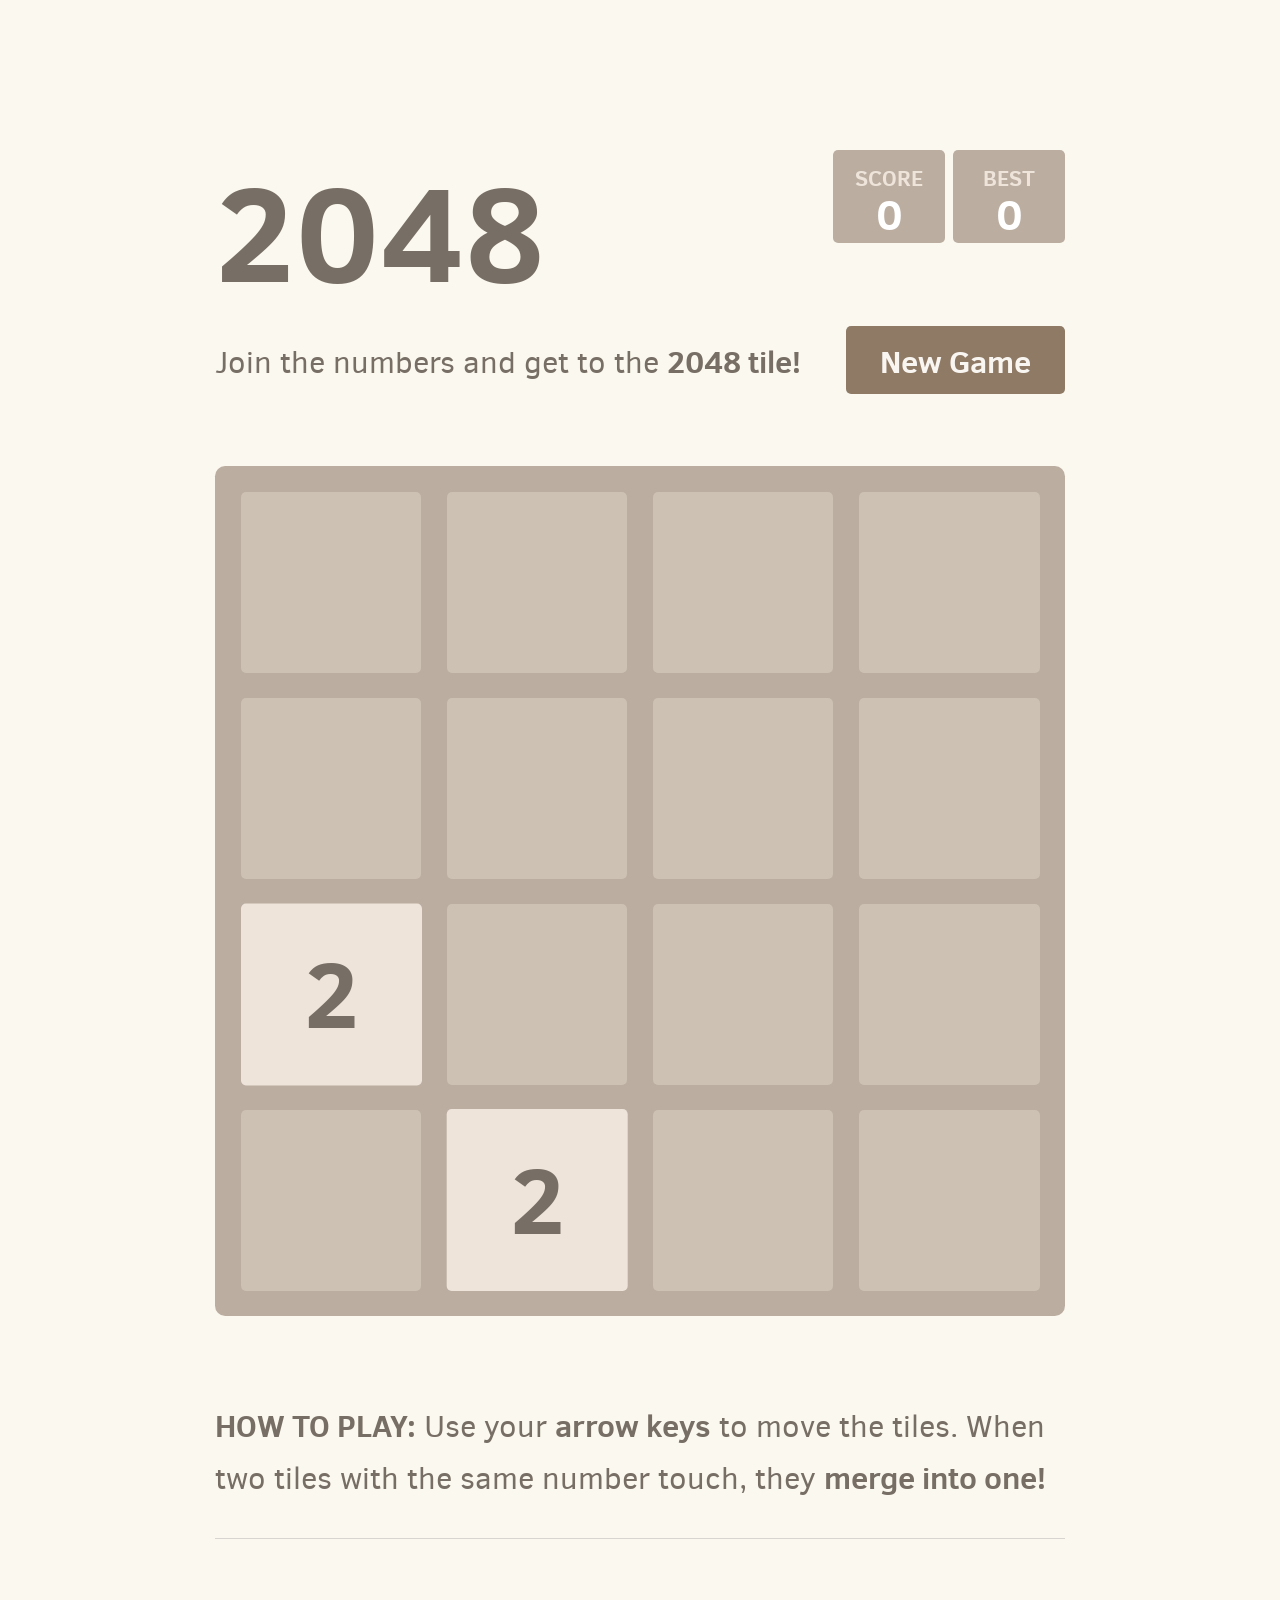
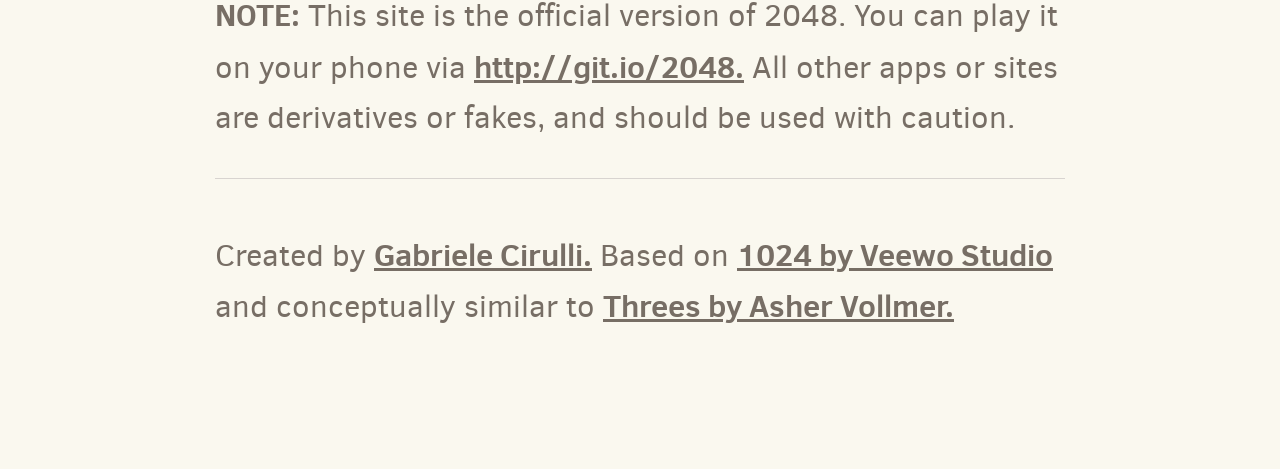
==== app/games/2048/index.html @ af3c7c9f "Nhà Mình: màn hình chính kiểu Apple TV cho Samsung Tizen 5.5 Dock YouTube/Netflix/VTV GO/VieON với h" ====
<!DOCTYPE html>
<html>
<head>
  <meta charset="utf-8">
  <title>2048</title>

  <link href="style/main.css" rel="stylesheet" type="text/css">
  <link rel="shortcut icon" href="favicon.ico"> <!-- iPhone 5+ --> <!-- iPhone, retina -->
  <meta name="apple-mobile-web-app-capable" content="yes">
  <meta name="apple-mobile-web-app-status-bar-style" content="black">

  <meta name="HandheldFriendly" content="True">
  <meta name="MobileOptimized" content="320">
  <meta name="viewport" content="width=device-width, target-densitydpi=160dpi, initial-scale=1.0, maximum-scale=1, user-scalable=no, minimal-ui">
</head>
<body>
  <div class="container">
    <div class="heading">
      <h1 class="title">2048</h1>
      <div class="scores-container">
        <div class="score-container">0</div>
        <div class="best-container">0</div>
      </div>
    </div>

    <div class="above-game">
      <p class="game-intro">Join the numbers and get to the <strong>2048 tile!</strong></p>
      <a class="restart-button">New Game</a>
    </div>

    <div class="game-container">
      <div class="game-message">
        <p></p>
        <div class="lower">
	        <a class="keep-playing-button">Keep going</a>
          <a class="retry-button">Try again</a>
        </div>
      </div>

      <div class="grid-container">
        <div class="grid-row">
          <div class="grid-cell"></div>
          <div class="grid-cell"></div>
          <div class="grid-cell"></div>
          <div class="grid-cell"></div>
        </div>
        <div class="grid-row">
          <div class="grid-cell"></div>
          <div class="grid-cell"></div>
          <div class="grid-cell"></div>
          <div class="grid-cell"></div>
        </div>
        <div class="grid-row">
          <div class="grid-cell"></div>
          <div class="grid-cell"></div>
          <div class="grid-cell"></div>
          <div class="grid-cell"></div>
        </div>
        <div class="grid-row">
          <div class="grid-cell"></div>
          <div class="grid-cell"></div>
          <div class="grid-cell"></div>
          <div class="grid-cell"></div>
        </div>
      </div>

      <div class="tile-container">

      </div>
    </div>

    <p class="game-explanation">
      <strong class="important">How to play:</strong> Use your <strong>arrow keys</strong> to move the tiles. When two tiles with the same number touch, they <strong>merge into one!</strong>
    </p>
    <hr>
    <p>
    <strong class="important">Note:</strong> This site is the official version of 2048. You can play it on your phone via <a href="http://git.io/2048">http://git.io/2048.</a> All other apps or sites are derivatives or fakes, and should be used with caution.
    </p>
    <hr>
    <p>
    Created by <a href="http://gabrielecirulli.com" target="_blank">Gabriele Cirulli.</a> Based on <a href="https://itunes.apple.com/us/app/1024!/id823499224" target="_blank">1024 by Veewo Studio</a> and conceptually similar to <a href="http://asherv.com/threes/" target="_blank">Threes by Asher Vollmer.</a>
    </p>
  </div>

  <script src="js/bind_polyfill.js"></script>
  <script src="js/classlist_polyfill.js"></script>
  <script src="js/animframe_polyfill.js"></script>
  <script src="js/keyboard_input_manager.js"></script>
  <script src="js/html_actuator.js"></script>
  <script src="js/grid.js"></script>
  <script src="js/tile.js"></script>
  <script src="js/local_storage_manager.js"></script>
  <script src="js/game_manager.js"></script>
  <script src="js/application.js"></script>
<script src="../tv.js" data-zoom="1.7"></script>
</body>
</html>
---- app/games/2048/style/main.css ----
@import url(fonts/clear-sans.css);
html, body {
  margin: 0;
  padding: 0;
  background: #faf8ef;
  color: #776e65;
  font-family: "Clear Sans", "Helvetica Neue", Arial, sans-serif;
  font-size: 18px; }

body {
  margin: 80px 0; }

.heading:after {
  content: "";
  display: block;
  clear: both; }

h1.title {
  font-size: 80px;
  font-weight: bold;
  margin: 0;
  display: block;
  float: left; }

@-webkit-keyframes move-up {
  0% {
    top: 25px;
    opacity: 1; }

  100% {
    top: -50px;
    opacity: 0; } }
@-moz-keyframes move-up {
  0% {
    top: 25px;
    opacity: 1; }

  100% {
    top: -50px;
    opacity: 0; } }
@keyframes move-up {
  0% {
    top: 25px;
    opacity: 1; }

  100% {
    top: -50px;
    opacity: 0; } }
.scores-container {
  float: right;
  text-align: right; }

.score-container, .best-container {
  position: relative;
  display: inline-block;
  background: #bbada0;
  padding: 15px 25px;
  font-size: 25px;
  height: 25px;
  line-height: 47px;
  font-weight: bold;
  border-radius: 3px;
  color: white;
  margin-top: 8px;
  text-align: center; }
  .score-container:after, .best-container:after {
    position: absolute;
    width: 100%;
    top: 10px;
    left: 0;
    text-transform: uppercase;
    font-size: 13px;
    line-height: 13px;
    text-align: center;
    color: #eee4da; }
  .score-container .score-addition, .best-container .score-addition {
    position: absolute;
    right: 30px;
    color: red;
    font-size: 25px;
    line-height: 25px;
    font-weight: bold;
    color: rgba(119, 110, 101, 0.9);
    z-index: 100;
    -webkit-animation: move-up 600ms ease-in;
    -moz-animation: move-up 600ms ease-in;
    animation: move-up 600ms ease-in;
    -webkit-animation-fill-mode: both;
    -moz-animation-fill-mode: both;
    animation-fill-mode: both; }

.score-container:after {
  content: "Score"; }

.best-container:after {
  content: "Best"; }

p {
  margin-top: 0;
  margin-bottom: 10px;
  line-height: 1.65; }

a {
  color: #776e65;
  font-weight: bold;
  text-decoration: underline;
  cursor: pointer; }

strong.important {
  text-transform: uppercase; }

hr {
  border: none;
  border-bottom: 1px solid #d8d4d0;
  margin-top: 20px;
  margin-bottom: 30px; }

.container {
  width: 500px;
  margin: 0 auto; }

@-webkit-keyframes fade-in {
  0% {
    opacity: 0; }

  100% {
    opacity: 1; } }
@-moz-keyframes fade-in {
  0% {
    opacity: 0; }

  100% {
    opacity: 1; } }
@keyframes fade-in {
  0% {
    opacity: 0; }

  100% {
    opacity: 1; } }
.game-container {
  margin-top: 40px;
  position: relative;
  padding: 15px;
  cursor: default;
  -webkit-touch-callout: none;
  -ms-touch-callout: none;
  -webkit-user-select: none;
  -moz-user-select: none;
  -ms-user-select: none;
  -ms-touch-action: none;
  touch-action: none;
  background: #bbada0;
  border-radius: 6px;
  width: 500px;
  height: 500px;
  -webkit-box-sizing: border-box;
  -moz-box-sizing: border-box;
  box-sizing: border-box; }
  .game-container .game-message {
    display: none;
    position: absolute;
    top: 0;
    right: 0;
    bottom: 0;
    left: 0;
    background: rgba(238, 228, 218, 0.5);
    z-index: 100;
    text-align: center;
    -webkit-animation: fade-in 800ms ease 1200ms;
    -moz-animation: fade-in 800ms ease 1200ms;
    animation: fade-in 800ms ease 1200ms;
    -webkit-animation-fill-mode: both;
    -moz-animation-fill-mode: both;
    animation-fill-mode: both; }
    .game-container .game-message p {
      font-size: 60px;
      font-weight: bold;
      height: 60px;
      line-height: 60px;
      margin-top: 222px; }
    .game-container .game-message .lower {
      display: block;
      margin-top: 59px; }
    .game-container .game-message a {
      display: inline-block;
      background: #8f7a66;
      border-radius: 3px;
      padding: 0 20px;
      text-decoration: none;
      color: #f9f6f2;
      height: 40px;
      line-height: 42px;
      margin-left: 9px; }
      .game-container .game-message a.keep-playing-button {
        display: none; }
    .game-container .game-message.game-won {
      background: rgba(237, 194, 46, 0.5);
      color: #f9f6f2; }
      .game-container .game-message.game-won a.keep-playing-button {
        display: inline-block; }
    .game-container .game-message.game-won, .game-container .game-message.game-over {
      display: block; }

.grid-container {
  position: absolute;
  z-index: 1; }

.grid-row {
  margin-bottom: 15px; }
  .grid-row:last-child {
    margin-bottom: 0; }
  .grid-row:after {
    content: "";
    display: block;
    clear: both; }

.grid-cell {
  width: 106.25px;
  height: 106.25px;
  margin-right: 15px;
  float: left;
  border-radius: 3px;
  background: rgba(238, 228, 218, 0.35); }
  .grid-cell:last-child {
    margin-right: 0; }

.tile-container {
  position: absolute;
  z-index: 2; }

.tile, .tile .tile-inner {
  width: 107px;
  height: 107px;
  line-height: 107px; }
.tile.tile-position-1-1 {
  -webkit-transform: translate(0px, 0px);
  -moz-transform: translate(0px, 0px);
  -ms-transform: translate(0px, 0px);
  transform: translate(0px, 0px); }
.tile.tile-position-1-2 {
  -webkit-transform: translate(0px, 121px);
  -moz-transform: translate(0px, 121px);
  -ms-transform: translate(0px, 121px);
  transform: translate(0px, 121px); }
.tile.tile-position-1-3 {
  -webkit-transform: translate(0px, 242px);
  -moz-transform: translate(0px, 242px);
  -ms-transform: translate(0px, 242px);
  transform: translate(0px, 242px); }
.tile.tile-position-1-4 {
  -webkit-transform: translate(0px, 363px);
  -moz-transform: translate(0px, 363px);
  -ms-transform: translate(0px, 363px);
  transform: translate(0px, 363px); }
.tile.tile-position-2-1 {
  -webkit-transform: translate(121px, 0px);
  -moz-transform: translate(121px, 0px);
  -ms-transform: translate(121px, 0px);
  transform: translate(121px, 0px); }
.tile.tile-position-2-2 {
  -webkit-transform: translate(121px, 121px);
  -moz-transform: translate(121px, 121px);
  -ms-transform: translate(121px, 121px);
  transform: translate(121px, 121px); }
.tile.tile-position-2-3 {
  -webkit-transform: translate(121px, 242px);
  -moz-transform: translate(121px, 242px);
  -ms-transform: translate(121px, 242px);
  transform: translate(121px, 242px); }
.tile.tile-position-2-4 {
  -webkit-transform: translate(121px, 363px);
  -moz-transform: translate(121px, 363px);
  -ms-transform: translate(121px, 363px);
  transform: translate(121px, 363px); }
.tile.tile-position-3-1 {
  -webkit-transform: translate(242px, 0px);
  -moz-transform: translate(242px, 0px);
  -ms-transform: translate(242px, 0px);
  transform: translate(242px, 0px); }
.tile.tile-position-3-2 {
  -webkit-transform: translate(242px, 121px);
  -moz-transform: translate(242px, 121px);
  -ms-transform: translate(242px, 121px);
  transform: translate(242px, 121px); }
.tile.tile-position-3-3 {
  -webkit-transform: translate(242px, 242px);
  -moz-transform: translate(242px, 242px);
  -ms-transform: translate(242px, 242px);
  transform: translate(242px, 242px); }
.tile.tile-position-3-4 {
  -webkit-transform: translate(242px, 363px);
  -moz-transform: translate(242px, 363px);
  -ms-transform: translate(242px, 363px);
  transform: translate(242px, 363px); }
.tile.tile-position-4-1 {
  -webkit-transform: translate(363px, 0px);
  -moz-transform: translate(363px, 0px);
  -ms-transform: translate(363px, 0px);
  transform: translate(363px, 0px); }
.tile.tile-position-4-2 {
  -webkit-transform: translate(363px, 121px);
  -moz-transform: translate(363px, 121px);
  -ms-transform: translate(363px, 121px);
  transform: translate(363px, 121px); }
.tile.tile-position-4-3 {
  -webkit-transform: translate(363px, 242px);
  -moz-transform: translate(363px, 242px);
  -ms-transform: translate(363px, 242px);
  transform: translate(363px, 242px); }
.tile.tile-position-4-4 {
  -webkit-transform: translate(363px, 363px);
  -moz-transform: translate(363px, 363px);
  -ms-transform: translate(363px, 363px);
  transform: translate(363px, 363px); }

.tile {
  position: absolute;
  -webkit-transition: 100ms ease-in-out;
  -moz-transition: 100ms ease-in-out;
  transition: 100ms ease-in-out;
  -webkit-transition-property: -webkit-transform;
  -moz-transition-property: -moz-transform;
  transition-property: transform; }
  .tile .tile-inner {
    border-radius: 3px;
    background: #eee4da;
    text-align: center;
    font-weight: bold;
    z-index: 10;
    font-size: 55px; }
  .tile.tile-2 .tile-inner {
    background: #eee4da;
    box-shadow: 0 0 30px 10px rgba(243, 215, 116, 0), inset 0 0 0 1px rgba(255, 255, 255, 0); }
  .tile.tile-4 .tile-inner {
    background: #ede0c8;
    box-shadow: 0 0 30px 10px rgba(243, 215, 116, 0), inset 0 0 0 1px rgba(255, 255, 255, 0); }
  .tile.tile-8 .tile-inner {
    color: #f9f6f2;
    background: #f2b179; }
  .tile.tile-16 .tile-inner {
    color: #f9f6f2;
    background: #f59563; }
  .tile.tile-32 .tile-inner {
    color: #f9f6f2;
    background: #f67c5f; }
  .tile.tile-64 .tile-inner {
    color: #f9f6f2;
    background: #f65e3b; }
  .tile.tile-128 .tile-inner {
    color: #f9f6f2;
    background: #edcf72;
    box-shadow: 0 0 30px 10px rgba(243, 215, 116, 0.2381), inset 0 0 0 1px rgba(255, 255, 255, 0.14286);
    font-size: 45px; }
    @media screen and (max-width: 520px) {
      .tile.tile-128 .tile-inner {
        font-size: 25px; } }
  .tile.tile-256 .tile-inner {
    color: #f9f6f2;
    background: #edcc61;
    box-shadow: 0 0 30px 10px rgba(243, 215, 116, 0.31746), inset 0 0 0 1px rgba(255, 255, 255, 0.19048);
    font-size: 45px; }
    @media screen and (max-width: 520px) {
      .tile.tile-256 .tile-inner {
        font-size: 25px; } }
  .tile.tile-512 .tile-inner {
    color: #f9f6f2;
    background: #edc850;
    box-shadow: 0 0 30px 10px rgba(243, 215, 116, 0.39683), inset 0 0 0 1px rgba(255, 255, 255, 0.2381);
    font-size: 45px; }
    @media screen and (max-width: 520px) {
      .tile.tile-512 .tile-inner {
        font-size: 25px; } }
  .tile.tile-1024 .tile-inner {
    color: #f9f6f2;
    background: #edc53f;
    box-shadow: 0 0 30px 10px rgba(243, 215, 116, 0.47619), inset 0 0 0 1px rgba(255, 255, 255, 0.28571);
    font-size: 35px; }
    @media screen and (max-width: 520px) {
      .tile.tile-1024 .tile-inner {
        font-size: 15px; } }
  .tile.tile-2048 .tile-inner {
    color: #f9f6f2;
    background: #edc22e;
    box-shadow: 0 0 30px 10px rgba(243, 215, 116, 0.55556), inset 0 0 0 1px rgba(255, 255, 255, 0.33333);
    font-size: 35px; }
    @media screen and (max-width: 520px) {
      .tile.tile-2048 .tile-inner {
        font-size: 15px; } }
  .tile.tile-super .tile-inner {
    color: #f9f6f2;
    background: #3c3a32;
    font-size: 30px; }
    @media screen and (max-width: 520px) {
      .tile.tile-super .tile-inner {
        font-size: 10px; } }

@-webkit-keyframes appear {
  0% {
    opacity: 0;
    -webkit-transform: scale(0);
    -moz-transform: scale(0);
    -ms-transform: scale(0);
    transform: scale(0); }

  100% {
    opacity: 1;
    -webkit-transform: scale(1);
    -moz-transform: scale(1);
    -ms-transform: scale(1);
    transform: scale(1); } }
@-moz-keyframes appear {
  0% {
    opacity: 0;
    -webkit-transform: scale(0);
    -moz-transform: scale(0);
    -ms-transform: scale(0);
    transform: scale(0); }

  100% {
    opacity: 1;
    -webkit-transform: scale(1);
    -moz-transform: scale(1);
    -ms-transform: scale(1);
    transform: scale(1); } }
@keyframes appear {
  0% {
    opacity: 0;
    -webkit-transform: scale(0);
    -moz-transform: scale(0);
    -ms-transform: scale(0);
    transform: scale(0); }

  100% {
    opacity: 1;
    -webkit-transform: scale(1);
    -moz-transform: scale(1);
    -ms-transform: scale(1);
    transform: scale(1); } }
.tile-new .tile-inner {
  -webkit-animation: appear 200ms ease 100ms;
  -moz-animation: appear 200ms ease 100ms;
  animation: appear 200ms ease 100ms;
  -webkit-animation-fill-mode: backwards;
  -moz-animation-fill-mode: backwards;
  animation-fill-mode: backwards; }

@-webkit-keyframes pop {
  0% {
    -webkit-transform: scale(0);
    -moz-transform: scale(0);
    -ms-transform: scale(0);
    transform: scale(0); }

  50% {
    -webkit-transform: scale(1.2);
    -moz-transform: scale(1.2);
    -ms-transform: scale(1.2);
    transform: scale(1.2); }

  100% {
    -webkit-transform: scale(1);
    -moz-transform: scale(1);
    -ms-transform: scale(1);
    transform: scale(1); } }
@-moz-keyframes pop {
  0% {
    -webkit-transform: scale(0);
    -moz-transform: scale(0);
    -ms-transform: scale(0);
    transform: scale(0); }

  50% {
    -webkit-transform: scale(1.2);
    -moz-transform: scale(1.2);
    -ms-transform: scale(1.2);
    transform: scale(1.2); }

  100% {
    -webkit-transform: scale(1);
    -moz-transform: scale(1);
    -ms-transform: scale(1);
    transform: scale(1); } }
@keyframes pop {
  0% {
    -webkit-transform: scale(0);
    -moz-transform: scale(0);
    -ms-transform: scale(0);
    transform: scale(0); }

  50% {
    -webkit-transform: scale(1.2);
    -moz-transform: scale(1.2);
    -ms-transform: scale(1.2);
    transform: scale(1.2); }

  100% {
    -webkit-transform: scale(1);
    -moz-transform: scale(1);
    -ms-transform: scale(1);
    transform: scale(1); } }
.tile-merged .tile-inner {
  z-index: 20;
  -webkit-animation: pop 200ms ease 100ms;
  -moz-animation: pop 200ms ease 100ms;
  animation: pop 200ms ease 100ms;
  -webkit-animation-fill-mode: backwards;
  -moz-animation-fill-mode: backwards;
  animation-fill-mode: backwards; }

.above-game:after {
  content: "";
  display: block;
  clear: both; }

.game-intro {
  float: left;
  line-height: 42px;
  margin-bottom: 0; }

.restart-button {
  display: inline-block;
  background: #8f7a66;
  border-radius: 3px;
  padding: 0 20px;
  text-decoration: none;
  color: #f9f6f2;
  height: 40px;
  line-height: 42px;
  display: block;
  text-align: center;
  float: right; }

.game-explanation {
  margin-top: 50px; }

@media screen and (max-width: 520px) {
  html, body {
    font-size: 15px; }

  body {
    margin: 20px 0;
    padding: 0 20px; }

  h1.title {
    font-size: 27px;
    margin-top: 15px; }

  .container {
    width: 280px;
    margin: 0 auto; }

  .score-container, .best-container {
    margin-top: 0;
    padding: 15px 10px;
    min-width: 40px; }

  .heading {
    margin-bottom: 10px; }

  .game-intro {
    width: 55%;
    display: block;
    box-sizing: border-box;
    line-height: 1.65; }

  .restart-button {
    width: 42%;
    padding: 0;
    display: block;
    box-sizing: border-box;
    margin-top: 2px; }

  .game-container {
    margin-top: 17px;
    position: relative;
    padding: 10px;
    cursor: default;
    -webkit-touch-callout: none;
    -ms-touch-callout: none;
    -webkit-user-select: none;
    -moz-user-select: none;
    -ms-user-select: none;
    -ms-touch-action: none;
    touch-action: none;
    background: #bbada0;
    border-radius: 6px;
    width: 280px;
    height: 280px;
    -webkit-box-sizing: border-box;
    -moz-box-sizing: border-box;
    box-sizing: border-box; }
    .game-container .game-message {
      display: none;
      position: absolute;
      top: 0;
      right: 0;
      bottom: 0;
      left: 0;
      background: rgba(238, 228, 218, 0.5);
      z-index: 100;
      text-align: center;
      -webkit-animation: fade-in 800ms ease 1200ms;
      -moz-animation: fade-in 800ms ease 1200ms;
      animation: fade-in 800ms ease 1200ms;
      -webkit-animation-fill-mode: both;
      -moz-animation-fill-mode: both;
      animation-fill-mode: both; }
      .game-container .game-message p {
        font-size: 60px;
        font-weight: bold;
        height: 60px;
        line-height: 60px;
        margin-top: 222px; }
      .game-container .game-message .lower {
        display: block;
        margin-top: 59px; }
      .game-container .game-message a {
        display: inline-block;
        background: #8f7a66;
        border-radius: 3px;
        padding: 0 20px;
        text-decoration: none;
        color: #f9f6f2;
        height: 40px;
        line-height: 42px;
        margin-left: 9px; }
        .game-container .game-message a.keep-playing-button {
          display: none; }
      .game-container .game-message.game-won {
        background: rgba(237, 194, 46, 0.5);
        color: #f9f6f2; }
        .game-container .game-message.game-won a.keep-playing-button {
          display: inline-block; }
      .game-container .game-message.game-won, .game-container .game-message.game-over {
        display: block; }

  .grid-container {
    position: absolute;
    z-index: 1; }

  .grid-row {
    margin-bottom: 10px; }
    .grid-row:last-child {
      margin-bottom: 0; }
    .grid-row:after {
      content: "";
      display: block;
      clear: both; }

  .grid-cell {
    width: 57.5px;
    height: 57.5px;
    margin-right: 10px;
    float: left;
    border-radius: 3px;
    background: rgba(238, 228, 218, 0.35); }
    .grid-cell:last-child {
      margin-right: 0; }

  .tile-container {
    position: absolute;
    z-index: 2; }

  .tile, .tile .tile-inner {
    width: 58px;
    height: 58px;
    line-height: 58px; }
  .tile.tile-position-1-1 {
    -webkit-transform: translate(0px, 0px);
    -moz-transform: translate(0px, 0px);
    -ms-transform: translate(0px, 0px);
    transform: translate(0px, 0px); }
  .tile.tile-position-1-2 {
    -webkit-transform: translate(0px, 67px);
    -moz-transform: translate(0px, 67px);
    -ms-transform: translate(0px, 67px);
    transform: translate(0px, 67px); }
  .tile.tile-position-1-3 {
    -webkit-transform: translate(0px, 135px);
    -moz-transform: translate(0px, 135px);
    -ms-transform: translate(0px, 135px);
    transform: translate(0px, 135px); }
  .tile.tile-position-1-4 {
    -webkit-transform: translate(0px, 202px);
    -moz-transform: translate(0px, 202px);
    -ms-transform: translate(0px, 202px);
    transform: translate(0px, 202px); }
  .tile.tile-position-2-1 {
    -webkit-transform: translate(67px, 0px);
    -moz-transform: translate(67px, 0px);
    -ms-transform: translate(67px, 0px);
    transform: translate(67px, 0px); }
  .tile.tile-position-2-2 {
    -webkit-transform: translate(67px, 67px);
    -moz-transform: translate(67px, 67px);
    -ms-transform: translate(67px, 67px);
    transform: translate(67px, 67px); }
  .tile.tile-position-2-3 {
    -webkit-transform: translate(67px, 135px);
    -moz-transform: translate(67px, 135px);
    -ms-transform: translate(67px, 135px);
    transform: translate(67px, 135px); }
  .tile.tile-position-2-4 {
    -webkit-transform: translate(67px, 202px);
    -moz-transform: translate(67px, 202px);
    -ms-transform: translate(67px, 202px);
    transform: translate(67px, 202px); }
  .tile.tile-position-3-1 {
    -webkit-transform: translate(135px, 0px);
    -moz-transform: translate(135px, 0px);
    -ms-transform: translate(135px, 0px);
    transform: translate(135px, 0px); }
  .tile.tile-position-3-2 {
    -webkit-transform: translate(135px, 67px);
    -moz-transform: translate(135px, 67px);
    -ms-transform: translate(135px, 67px);
    transform: translate(135px, 67px); }
  .tile.tile-position-3-3 {
    -webkit-transform: translate(135px, 135px);
    -moz-transform: translate(135px, 135px);
    -ms-transform: translate(135px, 135px);
    transform: translate(135px, 135px); }
  .tile.tile-position-3-4 {
    -webkit-transform: translate(135px, 202px);
    -moz-transform: translate(135px, 202px);
    -ms-transform: translate(135px, 202px);
    transform: translate(135px, 202px); }
  .tile.tile-position-4-1 {
    -webkit-transform: translate(202px, 0px);
    -moz-transform: translate(202px, 0px);
    -ms-transform: translate(202px, 0px);
    transform: translate(202px, 0px); }
  .tile.tile-position-4-2 {
    -webkit-transform: translate(202px, 67px);
    -moz-transform: translate(202px, 67px);
    -ms-transform: translate(202px, 67px);
    transform: translate(202px, 67px); }
  .tile.tile-position-4-3 {
    -webkit-transform: translate(202px, 135px);
    -moz-transform: translate(202px, 135px);
    -ms-transform: translate(202px, 135px);
    transform: translate(202px, 135px); }
  .tile.tile-position-4-4 {
    -webkit-transform: translate(202px, 202px);
    -moz-transform: translate(202px, 202px);
    -ms-transform: translate(202px, 202px);
    transform: translate(202px, 202px); }

  .tile .tile-inner {
    font-size: 35px; }

  .game-message p {
    font-size: 30px !important;
    height: 30px !important;
    line-height: 30px !important;
    margin-top: 90px !important; }
  .game-message .lower {
    margin-top: 30px !important; } }
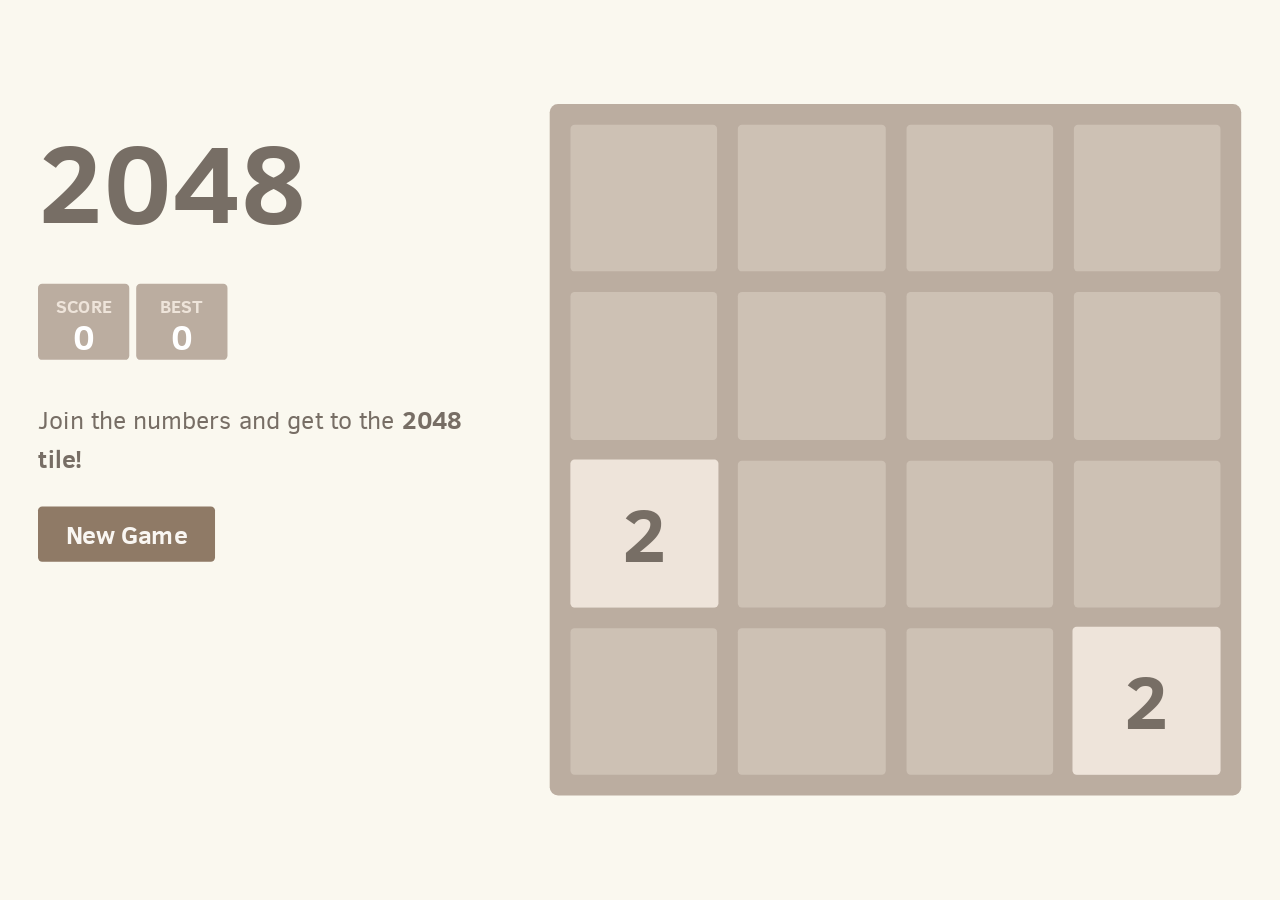
==== commit b6164181: "TV khởi động hẳn cũng tự vào màn hình chính (dịch vụ nền on-boot, ký cấp Partner); giữ màn hình chín" ====
--- a/app/games/2048/index.html
+++ b/app/games/2048/index.html
@@ -5,6 +5,21 @@
   <title>2048</title>
 
   <link href="style/main.css" rel="stylesheet" type="text/css">
+  <style>
+    /* On the TV: score and buttons on the left, the board on the right, all scaled to the screen by ../tv.js (data-fit).
+       The how-to and notes below the board would sit off screen: they go. */
+    html, body { height: 100%; overflow: hidden; }
+    body { margin: 0; }
+    .container { display: grid; grid-template-columns: 330px 500px; grid-column-gap: 40px; width: 870px; margin: 0; }
+    .heading { grid-column: 1; grid-row: 1; }
+    .heading .title { float: none; }
+    .scores-container { float: none; text-align: left; margin-top: 10px; }
+    .above-game { grid-column: 1; grid-row: 2; margin-top: 30px; }
+    .game-intro { float: none; line-height: 1.5; margin-bottom: 20px; }
+    .restart-button { float: none; display: inline-block; }
+    .game-container { grid-column: 2; grid-row: 1 / span 3; margin-top: 0; }
+    .game-explanation, .container > hr, .container > p:not(.game-intro) { display: none; }
+  </style>
   <link rel="shortcut icon" href="favicon.ico"> <!-- iPhone 5+ --> <!-- iPhone, retina -->
   <meta name="apple-mobile-web-app-capable" content="yes">
   <meta name="apple-mobile-web-app-status-bar-style" content="black">
@@ -92,6 +107,6 @@
   <script src="js/local_storage_manager.js"></script>
   <script src="js/game_manager.js"></script>
   <script src="js/application.js"></script>
-<script src="../tv.js" data-zoom="1.7"></script>
+<script src="../tv.js" data-fit=".container"></script>
 </body>
 </html>
